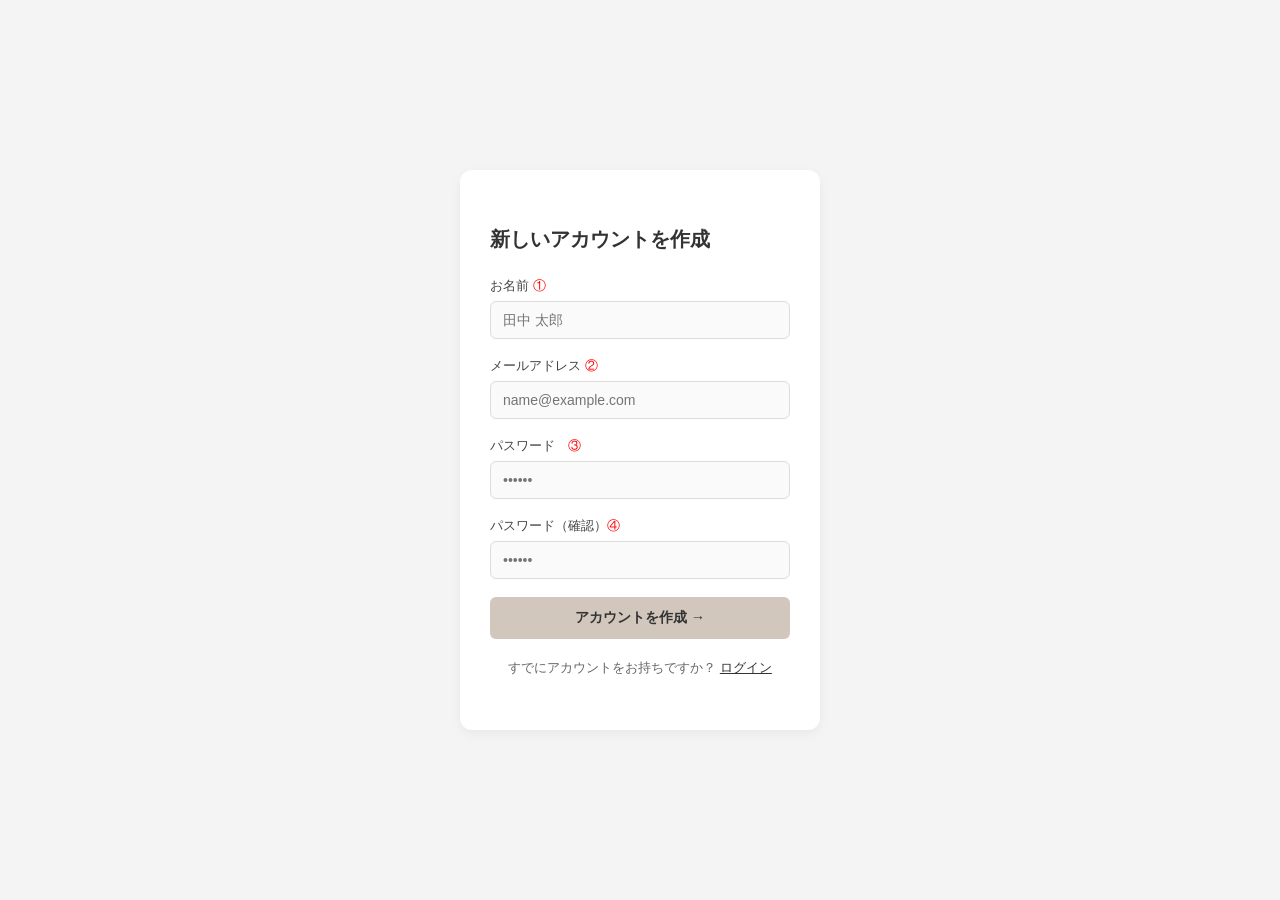
==== kobe/static/login2.html @ 2a519678 "コードを更新します" ====
<!DOCTYPE html>
<html lang="ja">
<head>
    <meta charset="UTF-8">
    <link rel="icon" href="/imag.png" type="image/png">
    <meta name="viewport" content="width=device-width, initial-scale=1.0">
    <title>新しいアカウントを作成</title>
    <style>
        /* 全体のスタイル設定 */
        body {
            font-family: -apple-system, BlinkMacSystemFont, "Segoe UI", Roboto, sans-serif;
            background-color: #f4f4f4;
            color: #333;
            display: flex;
            justify-content: center;
            align-items: center;
            height: 100vh;
            margin: 0;
        }

        /* 登録カード */
        .card {
            background: #ffffff;
            padding: 40px 30px;
            border-radius: 12px;
            box-shadow: 0 4px 12px rgba(0, 0, 0, 0.05);
            width: 100%;
            max-width: 360px;
            box-sizing: border-box;
        }

        .card h2 {
            font-size: 20px;
            margin-bottom: 24px;
            font-weight: bold;
        }

        /* フォーム要素 */
        .form-group {
            margin-bottom: 18px;
        }

        .form-group label {
            display: block;
            font-size: 13px;
            margin-bottom: 6px;
            color: #444;
        }

        .input-wrapper {
            position: relative;
        }

        input[type="text"],
        input[type="email"],
        input[type="password"] {
            width: 100%;
            padding: 10px 12px;
            border: 1px solid #ddd;
            border-radius: 6px;
            font-size: 14px;
            box-sizing: border-box;
            background-color: #fafafa;
            outline: none;
            transition: border-color 0.2s;
        }

        .input-wrapper input {
            padding-right: 35px;
        }

        input:focus {
            border-color: #000;
        }

        /* パスワードの目隠しアイコン */
        .eye-icon {
            position: absolute;
            right: 12px;
            top: 50%;
            transform: translateY(-50%);
            cursor: pointer;
            font-size: 14px;
            color: #888;
        }

        /* チェックボックス */
        .checkbox-group {
            margin-bottom: 24px;
            font-size: 13px;
        }

        .checkbox-group label {
            display: flex;
            align-items: center;
            gap: 8px;
            cursor: pointer;
            color: #555;
        }

        /* アカウント作成ボタン */
        .btn-primary {
            width: 100%;
            background-color: #d1c7bd;
            color: #333;
            padding: 12px;
            border: none;
            border-radius: 6px;
            font-size: 14px;
            font-weight: bold;
            cursor: pointer;
            transition: background-color 0.2s;
        }

        .btn-primary:hover {
            background-color: #c2b7ad;
        }

        /* リンクとフッター */
        .link-text {
            color: #333;
            text-decoration: underline;
        }

        .link-text:hover {
            color: #000;
        }

        .footer-text {
            text-align: center;
            font-size: 13px;
            color: #666;
            margin-top: 20px;
        }
        .red-text {
            color: red;
        }
    </style>
</head>
<body>

    <div class="card">
        <h2>新しいアカウントを作成</h2>
        
        <form>
            <div class="form-group">
                <label>お名前 <span class="red-text">①</span></label>
                <input type="text" placeholder="田中 太郎" required>
            </div>

            <div class="form-group">
                <label>メールアドレス <span class="red-text">②</span></label>
                <input type="email" placeholder="name@example.com" required>
            </div>

            <div class="form-group">
                <label>パスワード　<span class="red-text">③</span></label>
                <div class="input-wrapper">
                    <input type="password" placeholder="••••••" required>
                    <span class="eye-icon"></span>
                </div>
            </div>

            <div class="form-group">
                <label>パスワード（確認）<span class="red-text">④</span></label>
                <div class="input-wrapper">
                    <input type="password" placeholder="••••••" required>
                    <span class="eye-icon"></span>
                </div>
            </div>

            <button type="submit" class="btn-primary">アカウントを作成 &rarr;</button>
        </form>

        <p class="footer-text">
            すでにアカウントをお持ちですか？ <a href="login.html" class="link-text">ログイン</a>
        </p>
    </div>

</body>
</html>
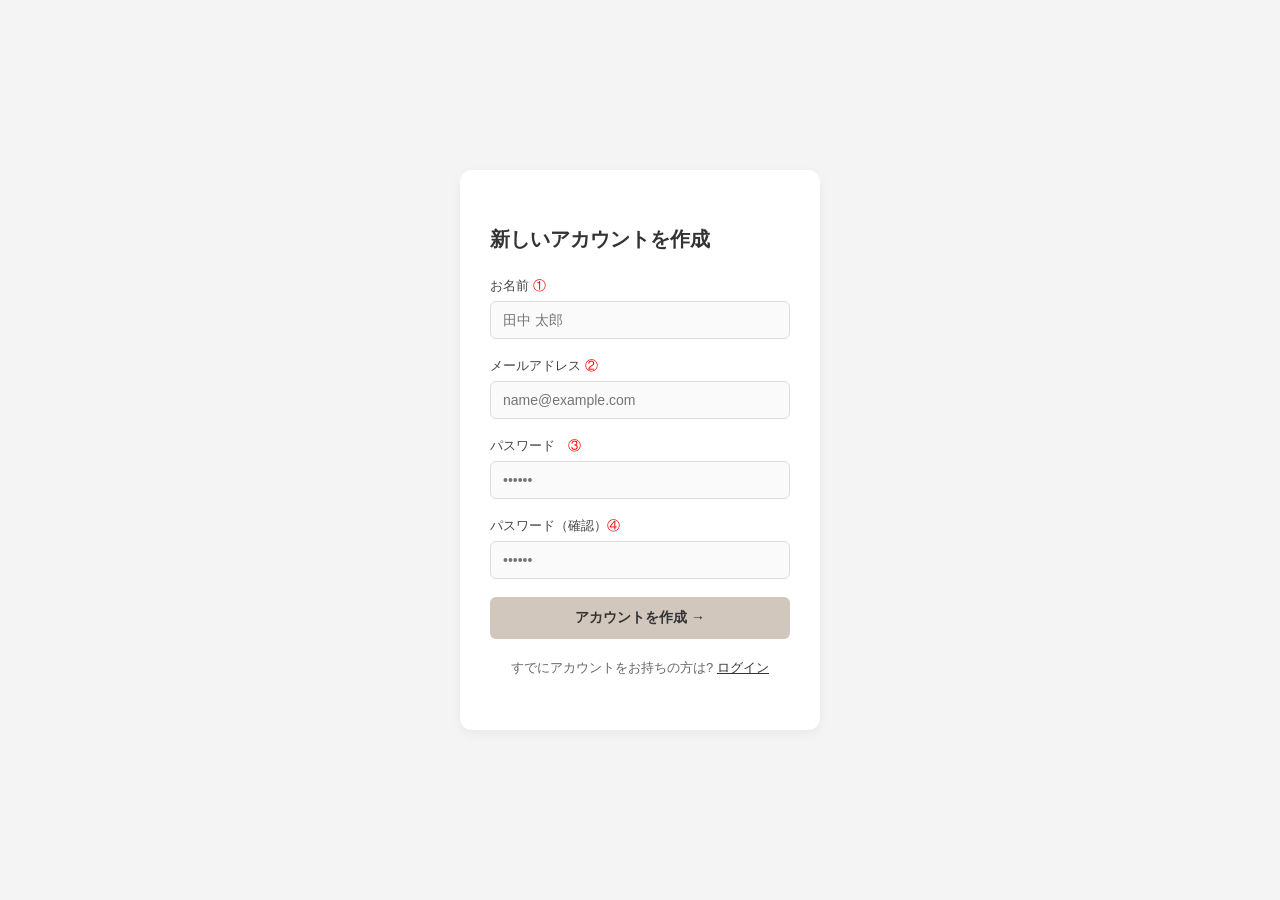
==== commit 2b1e1079: "コード更新" ====
--- a/kobe/static/login2.html
+++ b/kobe/static/login2.html
@@ -173,7 +173,7 @@
         </form>
 
         <p class="footer-text">
-            すでにアカウントをお持ちですか？ <a href="login.html" class="link-text">ログイン</a>
+            すでにアカウントをお持ちの方は? <a href="login.html" class="link-text">ログイン</a>
         </p>
     </div>
 
